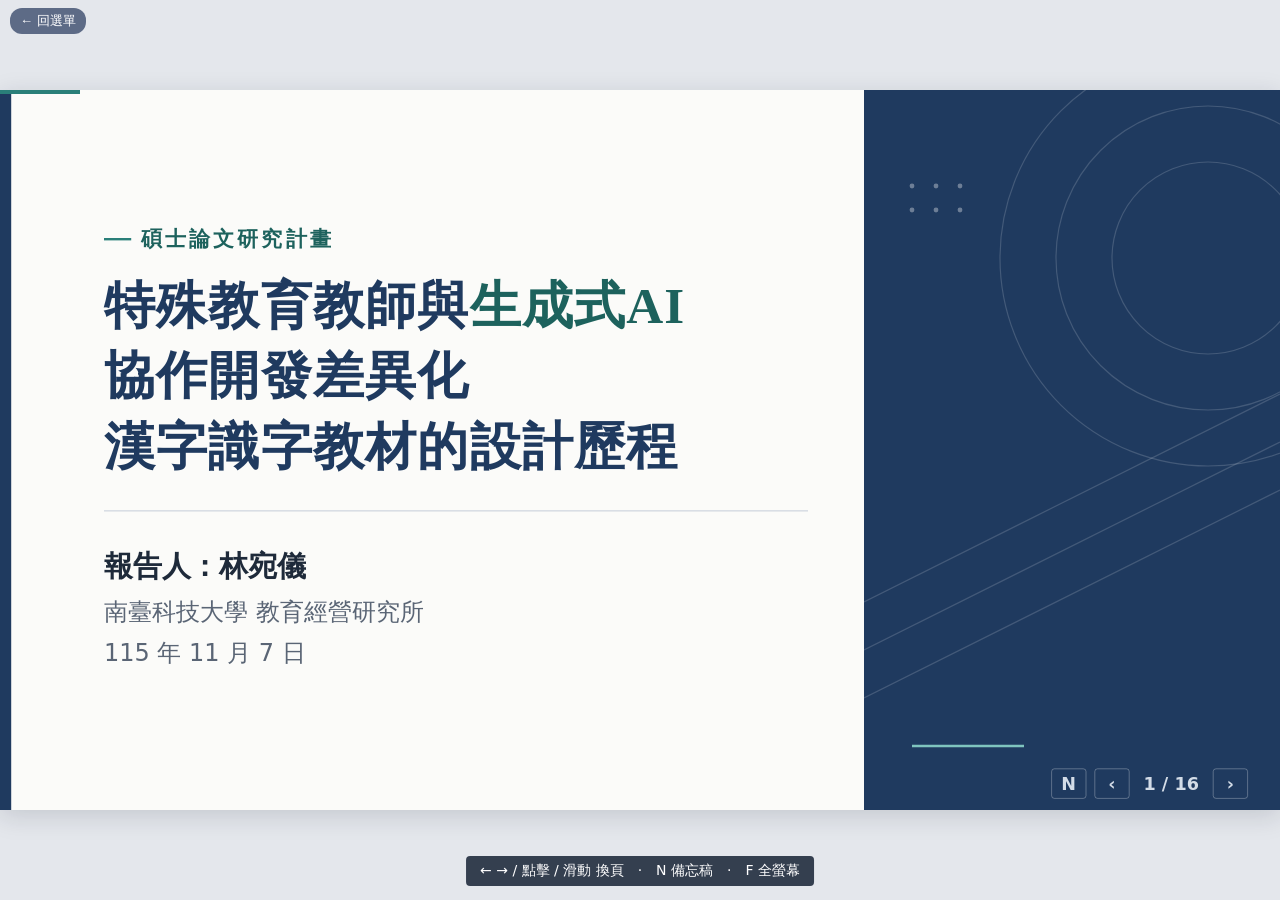
==== am/index.html @ af73b5b0 "Remove '第一級' from THCI label in citation" ====
<!DOCTYPE html>
<html lang="zh-Hant-TW">
<head>
<meta charset="utf-8">
<meta name="viewport" content="width=device-width,initial-scale=1,viewport-fit=cover">
<title>特殊教育教師與生成式AI協作開發差異化漢字識字教材的設計歷程</title>
<link rel="stylesheet" href="assets/style.css">
</head>
<body>
<svg width="0" height="0" style="position:absolute" aria-hidden="true">
  <marker id="ah" viewBox="0 0 10 10" refX="7" refY="5" markerWidth="5" markerHeight="5" orient="auto-start-reverse"><path d="M0 0 10 5 0 10Z" fill="#6B7A90"/></marker>
</svg>

<div id="stage"><div id="deck" role="region" aria-label="簡報">
<div class="progress"></div>

<!-- 1 封面 -->
<section class="slide cover">
  <div class="ctext">
    <div class="kicker">碩士論文研究計畫</div>
    <h1>特殊教育教師與<span class="pk">生成式AI</span><br>協作開發差異化<br>漢字識字教材的設計歷程</h1>
    <div class="meta"><b>報告人：林宛儀</b><br>南臺科技大學 教育經營研究所<br>115 年 11 月 7 日</div>
  </div>
  <div class="cover-art" aria-hidden="true">
    <svg viewBox="0 0 520 900" width="520" height="900">
      <g fill="none" stroke="rgba(255,255,255,.16)" stroke-width="1.5">
        <circle cx="430" cy="210" r="120"/><circle cx="430" cy="210" r="190"/><circle cx="430" cy="210" r="260"/>
        <path d="M0 640 L520 380"/><path d="M0 700 L520 440"/><path d="M0 760 L520 500"/>
      </g>
      <path d="M60 820 H200" stroke="#7FC4BE" stroke-width="3"/>
      <g fill="rgba(255,255,255,.35)"><circle cx="60" cy="120" r="3"/><circle cx="90" cy="120" r="3"/><circle cx="120" cy="120" r="3"/><circle cx="60" cy="150" r="3"/><circle cx="90" cy="150" r="3"/><circle cx="120" cy="150" r="3"/></g>
    </svg>
  </div>
  <aside class="notes"><p>各位老師、同學好，我是林宛儀。今天報告的題目是〈特殊教育教師與生成式 AI 協作開發差異化漢字識字教材的設計歷程〉。</p><p>這份研究的主角其實是「我自己」——一位資源班老師，如何用特教專業去引導 AI，一起做出學生用得上的教材。</p></aside>
</section>

<!-- 2 研究背景 -->
<section class="slide">
  <div class="kicker">研究背景</div>
  <h2>學生寫字卡在<span class="hl">部件</span>；老師自編教材<span class="hl">很花時間</span></h2>
  <div class="row grow" style="gap:40px">
    <div class="card pink" style="flex:1.15">
      <h3><span class="num pink">1</span>學生的書寫困難</h3>
      <ul class="clean" style="margin-bottom:10px">
        <li>錯別字、字體忽大忽小</li>
        <li>部件<b>位置與大小</b>配置不當</li>
        <li>部件錯誤</li>
        <li>常伴隨挫折、退縮，依賴老師提示</li>
      </ul>
      <div class="cite">（李瑩玓，2004）</div>
    </div>
    <div class="card sky" style="flex:1">
      <h3><span class="num sky">2</span>老師的負擔</h3>
      <ul class="clean sky">
        <li>資源班教材<b>以自編為主</b></li>
        <li>但編製耗時、資源與支持不足</li>
        <li>還要寫 IEP、心評報告</li>
      </ul>
      <div class="cite">（曾瓊瑩等人，2007）</div>
      <div style="margin-top:26px;font-size:34px;font-weight:800" class="sk">→ 時間＋設計的雙重負擔</div>
    </div>
  </div>
  
  <aside class="notes"><p>我在資源班任教約 15 年，常看到學生寫字時出現錯別字、字忽大忽小、部件位置與大小放錯，或直接寫錯部件（李瑩玓，2004）。這些困難常伴隨挫折與退縮。</p><p>另一方面，資源班老師的教材多半自己編，但編教材很花時間，又沒有足夠的資源；加上 IEP、心評報告等工作，自編教材就變成時間和設計上的雙重負擔（曾瓊瑩等人，2007）。</p></aside>
</section>

<!-- 3 為什麼用貼紙 -->
<section class="slide">
  <div class="kicker">設計理念</div>
  <h2>為什麼用<span class="hl">貼紙</span>，不用平板？</h2>
  <div class="row" style="align-items:center;gap:22px">
    <div class="card mint" style="flex:1;text-align:center">
      <div class="chip mint" style="font-size:28px">教師端・數位</div>
      <div style="font-size:36px;font-weight:800;margin:16px 0 8px">與生成式 AI 協作<br>做出網頁工具</div>
      <div class="small">批次列印部件貼紙＋學習單</div>
    </div>
    <div class="arrow" style="flex-direction:column;font-size:26px;color:var(--ink2)"><span style="font-size:56px;color:#9AA5B4">➜</span>列印</div>
    <div class="card pink" style="flex:1.35;text-align:center">
      <div class="chip pink" style="font-size:28px">學生端・實體操作</div>
      <div class="row" style="gap:8px;justify-content:center;margin-top:18px;align-items:center">
        <div class="box" style="font-size:30px;padding:16px 14px">部件<br>辨識</div><span class="arrow" style="font-size:36px">›</span>
        <div class="box" style="font-size:30px;padding:16px 14px">拼貼<br>組合</div><span class="arrow" style="font-size:36px">›</span>
        <div class="box" style="font-size:30px;padding:16px 14px">書寫<br>練習</div><span class="arrow" style="font-size:36px">›</span>
        <div class="box" style="font-size:30px;padding:16px 14px">語詞<br>應用</div>
      </div>
    </div>
  </div>
  <div class="row" style="margin-top:28px;gap:28px">
    <div class="card butter" style="flex:1;padding:20px 26px">
      <p style="margin:0;font-size:28px">起點：一年級自閉症學生 S1，<b>不想太早給他用平板</b><br><span class="small">參考「雄筆順」：教師可依學生需求自製數位工具（顏國雄，2017）</span></p>
    </div>
    <div class="card sky" style="flex:1;padding:20px 26px">
      <p style="margin:0;font-size:26px;line-height:1.45">Karolinska Institutet（2023）提醒數位工具可能削弱學習效果<br><span class="chip sky" style="font-size:20px;margin-top:6px">專家審查意見（提交瑞典教育部）・非實證研究</span></p>
    </div>
  </div>
  
  <div class="card" style="margin-top:28px;text-align:center;font-size:36px;font-weight:900;padding:20px">數位<span class="mt">留給老師</span>做教材，實體操作<span class="pk">留給學生</span></div>
  <aside class="notes"><p>這套教材最初是為一位一年級自閉症學生 S1 設計的。考量他年紀還小，我不希望太早讓他用平板，所以改用實體貼紙拼部件。構想時參考了顏國雄（2017）自製的「雄筆順」，讓我體會到老師也能依學生需求自己設計工具。</p><p>Karolinska Institutet（2023）對瑞典國家學校數位化策略提出聲明，提醒數位工具可能削弱學習效果。要特別說明：這是提交給瑞典教育部的專家審查意見，不是實證研究，我只把它當作一個提醒。</p><p>核心原則一句話：數位留給老師做教材，實體操作留給學生。</p></aside>
</section>

<!-- 4 動機與研究缺口 -->
<section class="slide">
  <div class="kicker">研究動機</div>
  <h2>動機與<span class="hl">研究缺口</span></h2>
  <div class="grid3 grow" style="align-items:start">
    <div class="card pink">
      <h3><span class="num pink">1</span>實務困境</h3>
      <ul class="clean"><li>市售教材難對應<b>個別化</b>需求</li><li>自製教材費時、有技術門檻</li></ul>
    </div>
    <div class="card butter">
      <h3><span class="num butter">2</span>關鍵發現</h3>
      <ul class="clean butter"><li>AI 輸出品質取決於<b>老師怎麼問、怎麼引導</b></li><li>「如何與 AI 對話」值得被記錄</li></ul>
    </div>
    <div class="card mint">
      <h3><span class="num mint">3</span>研究缺口</h3>
      <ul class="clean mint"><li>既有研究多談 AI 技術、應用類型與政策</li><li><b>以特教教師為主體</b>、記錄協作歷程者仍缺乏</li></ul>
      <div class="cite">Zhai et al., 2021；Huang et al., 2021；Chan, 2023</div>
    </div>
  </div>
  <div class="card" style="text-align:center;font-size:32px;font-weight:800;padding:18px;margin-top:24px">把「人引導機器」的歷程<span class="pk">顯性化</span>：不是被 AI 取代，而是以特教專業引領 AI</div>
  
  <aside class="notes"><p>動機有三層。第一是實務困境：市售教材對不到資源班學生高度個別化的需求，自己做又很花時間、有技術門檻。</p><p>第二是我在實作中的發現：同樣的需求，問法不同、修正指令不同，AI 給的結果就差很多，所以「怎麼跟 AI 對話」本身就是一種專業實踐。</p><p>第三是研究缺口：過去 AI 教育研究多聚焦技術與應用類型（Zhai et al., 2021；Huang et al., 2021），生成式 AI 普及後則多談機構政策（Chan, 2023）；以特教老師為主體、系統記錄協作歷程的研究仍相當缺乏。</p></aside>
</section>

<!-- 5 目的與待答問題 -->
<section class="slide">
  <div class="kicker">研究目的與待答問題</div>
  <h2>三個<span class="hl">待答問題</span></h2>
  <div style="display:flex;flex-direction:column;gap:28px">
    <div class="card pink row" style="align-items:center;gap:24px;padding:26px 30px">
      <span class="num pink" style="width:64px;height:64px;font-size:32px">一</span>
      <div><p style="margin:0;font-size:34px">特殊教育教師如何運用特教專業，引導生成式 AI 將學生的學習需求轉化為漢字部件拼貼教材？</p><span class="chip pink" style="font-size:20px;margin-top:6px">目的：探討引導歷程</span></div>
    </div>
    <div class="card butter row" style="align-items:center;gap:24px;padding:26px 30px">
      <span class="num butter" style="width:64px;height:64px;font-size:32px">二</span>
      <div><p style="margin:0;font-size:34px">在人機協作過程中，教師如何處理 AI 之回應並提出修正指令？其決策依據為何？</p><span class="chip butter" style="font-size:20px;margin-top:6px">目的：分析回應處理與決策依據</span></div>
    </div>
    <div class="card mint row" style="align-items:center;gap:24px;padding:26px 30px">
      <span class="num mint" style="width:64px;height:64px;font-size:32px">三</span>
      <div><p style="margin:0;font-size:34px">教師的特教專業在 AI 協作開發自編教材中發揮哪些關鍵作用？可歸納出何種實踐模式？</p><span class="chip mint" style="font-size:20px;margin-top:6px">目的：歸納關鍵作用與實踐模式</span></div>
    </div>
  </div>
  
  <aside class="notes"><p>研究目的有三：一、探討特殊教育教師運用特教專業引導生成式 AI 開發漢字部件拼貼教材之歷程；二、分析教師在人機協作過程中 AI 回應與提出修正指令之方式及其決策依據；三、歸納教師特教專業在 AI 協作開發自編教材中所發揮之關鍵作用，以提供特教教師參考之實踐模式。</p><p>對應的三個待答問題如投影片所示（原文照錄）。簡單說：第一題看「怎麼引導」，第二題看「怎麼處理 AI 的回應」，第三題看「特教專業的關鍵作用」。</p></aside>
</section>

<!-- 6 名詞釋義 -->
<section class="slide">
  <div class="kicker">名詞釋義</div>
  <h2>四個<span class="hl">關鍵名詞</span></h2>
  <div class="grid2 grow">
    <div class="card pink">
      <h3><span class="chip pink" style="font-size:30px">生成式 AI</span></h3>
      <p style="margin:0;font-size:29px">依自然語言提示<b>自動產生內容</b>；輸出仍需專業的人判斷</p>
      <p class="small" style="margin:8px 0 0">本研究：Gemini、Claude、ChatGPT（UNESCO, 2023/2025）</p>
    </div>
    <div class="card butter">
      <h3><span class="chip butter" style="font-size:30px">人機協作</span></h3>
      <p style="margin:0;font-size:29px">機器依人的輸入操作，人再<b>依結果調整</b></p>
      <p class="small" style="margin:8px 0 0">本研究：多輪對話、檢視輸出、下修正指令（Costa et al., 2022，引自丁玉珍，2024）</p>
    </div>
    <div class="card mint">
      <h3><span class="chip mint" style="font-size:30px">漢字部件</span></h3>
      <p style="margin:0;font-size:29px">由筆畫組成、能<b>組配漢字</b>的構字單位；分成字／非字部件</p>
      <p class="small" style="margin:8px 0 0">本研究：拆解生字作為拼貼素材（莊德明、鄧賢瑛，2009）</p>
    </div>
    <div class="card sky">
      <h3><span class="chip sky" style="font-size:30px">自編教材</span></h3>
      <p style="margin:0;font-size:29px">教師依課程需求「<b>編</b>」或「<b>寫</b>」的教材</p>
      <p class="small" style="margin:8px 0 0">本研究：與 AI 協作產出的部件貼紙＋學習單（陳伯璋等人，2016）</p>
    </div>
  </div>
  
  <aside class="notes"><p>生成式 AI：依使用者提示自動產生文本、圖像、程式碼等內容，但它不真正理解世界，輸出需要專業的人來評估（UNESCO, 2023/2025）。本研究指 Gemini、Claude、ChatGPT。</p><p>人機協作：機器依人的輸入操作，人再依機器的結果調整（Costa et al., 2022，引自丁玉珍，2024）。本研究指我透過多輪對話提出需求、檢視輸出、下修正指令。</p><p>漢字部件：由筆畫組成、具組配漢字功能的構字單位，分成字部件與非字部件（莊德明、鄧賢瑛，2009）。</p><p>自編教材：「編」是組織現成材料，「寫」是自行撰寫（陳伯璋等人，2016）。本研究指與 AI 協作開發、依單元與人數批次產出的部件貼紙與學習單。</p></aside>
</section>

<!-- 6b 為什麼選行動研究 -->
<section class="slide">
  <div class="kicker">研究方法</div>
  <h2>為什麼選<span class="hl">行動研究</span>？</h2>
  <div class="grid2 grow">
    <div style="padding:30px 34px" class="card pink">
      <h3 style="font-size:36px;margin-bottom:18px"><span class="num pink">1</span>問題源自自身教學現場</h3>
      <p style="margin:0;font-size:33px;line-height:1.55">學生書寫常缺漏筆畫、部件誤用；市售教材難對應，自編受限於時間與技術</p>
    </div>
    <div style="padding:30px 34px" class="card butter">
      <h3 style="font-size:36px;margin-bottom:18px"><span class="num butter">2</span>研究對象是研究者本人</h3>
      <p style="margin:0;font-size:33px;line-height:1.55">探討的是<b>設計歷程</b>，不是學生學習成效；引導與判斷為教師內在的專業思考</p>
    </div>
    <div style="padding:30px 34px" class="card mint">
      <h3 style="font-size:36px;margin-bottom:18px"><span class="num mint">3</span>開發本身就是反覆循環</h3>
      <p style="margin:0;font-size:33px;line-height:1.55">三個 AI 階段＋兩次試用，每次修改都依前次試用或測試調整，並留有 GitHub 紀錄</p>
    </div>
    <div style="padding:30px 34px" class="card sky">
      <h3 style="font-size:36px;margin-bottom:18px"><span class="num sky">4</span>實驗、調查研究不適合</h3>
      <p style="margin:0;font-size:33px;line-height:1.55">教材持續變動，無法作固定處理；調查難以呈現<b>單一教師每一回合</b>的判斷</p>
    </div>
  </div>
  <aside class="notes"><p>選擇行動研究的理由有四。第一，研究問題源自自身的教學現場：部分學生能認讀國字，書寫時卻常缺漏筆畫或部件誤用；市售教材難以對應學生高度異質的需求，自編教材又受限於時間與技術門檻。這個困境由我在自身情境中發現，也須由我在自身情境中嘗試解決。</p><p>第二，研究對象是我本人的設計歷程，而非學生的學習成效。我如何引導 Gemini、Claude 與 ChatGPT，如何處理 AI 的回應並作出決策，屬於教師內在的專業思考，只有以自身為研究對象，並以當下紀錄與事後反思相互對照，才能呈現。</p><p>第三，教材的開發本身就是反覆循環：自 115 年 4 月起歷經三個開發階段，加上 5/8 低年級試用與 9 月起的中年級試用逐步修正，每次修改都留有 GitHub 版本紀錄，也都是依前一次試用或測試的結果調整，與「計畫、行動、觀察、反思」的循環相互對應。</p><p>第四，實驗研究需控制變項、比較處理效果，但本研究不以學習成效為範圍，教材也持續變動，無法作為固定的實驗處理；調查研究適合蒐集多數人的意見，難以呈現單一教師在每一回合協作中的引導與判斷。</p></aside>
</section>

<!-- 7 行動研究小循環 -->
<section class="slide">
  <div class="kicker">研究方法</div>
  <h2>行動研究：每一回合都是<span class="hl">一個小循環</span></h2>
  <div class="row grow" style="gap:30px;align-items:center">
    <div style="position:relative;width:760px;height:640px;flex:none;margin-top:-20px">
      <svg width="760" height="640" viewBox="0 0 760 640" style="position:absolute;inset:0">
        <circle cx="380" cy="320" r="235" fill="none" stroke="#D5DBE3" stroke-width="4" stroke-dasharray="4 14" stroke-linecap="round"/>
        <g fill="none" stroke="#7D8BA0" stroke-width="7" stroke-linecap="round" marker-end="url(#ah)">
          <path d="M514.8 127.5A235 235 0 0 1 572.5 185.2"/>
          <path d="M572.5 454.8A235 235 0 0 1 514.8 512.5"/>
          <path d="M245.2 512.5A235 235 0 0 1 187.5 454.8"/>
          <path d="M187.5 185.2A235 235 0 0 1 245.2 127.5"/>
        </g>
      </svg>
      <div class="box" style="position:absolute;left:255px;top:30px;width:250px;border-color:var(--pink);background:var(--pink-l)">1. 計畫<small>形成給 AI 的需求<br>或修正指令</small></div>
      <div class="box" style="position:absolute;left:490px;top:265px;width:250px;border-color:var(--sky);background:var(--sky-l)">2. 行動<small>AI 產出或修改程式<br>上傳至 GitHub</small></div>
      <div class="box" style="position:absolute;left:255px;top:500px;width:250px;border-color:var(--mint);background:var(--mint-l)">3. 觀察<small>列印並讓學生試用<br>記錄操作與誤差</small></div>
      <div class="box" style="position:absolute;left:20px;top:265px;width:250px;border-color:var(--butter);background:var(--butter-l)">4. 反思<small>判斷採用、修正<br>或捨棄 AI 的回應</small></div>
      <div style="position:absolute;left:290px;top:262px;width:180px;text-align:center">
        <div style="font-size:40px;line-height:1;color:var(--mint-d);margin-bottom:6px">↻</div>
        <div style="font-size:26px;font-weight:800;line-height:1.35">成為下一回合<br>計畫的依據</div>
      </div>
    </div>
    <div style="flex:1;display:flex;flex-direction:column;gap:22px">
      <div class="card"><p style="margin:0;font-size:29px"><b>計畫→行動→觀察→反思</b></p><p class="cite" style="margin:6px 0 0">自我反思的螺旋（Kemmis 等人，2014）</p></div>
      <div class="card pink"><p style="margin:0;font-size:29px">不是「一大輪」，<br>而是發生在<b>每一回合</b>的協作裡</p></div>
      <div class="card mint"><p style="margin:0;font-size:29px">Gemini・Claude・ChatGPT<br>三階段＝<b>小循環的累積</b></p><p class="small" style="margin:8px 0 0">例：5/8 試用未達預期 → 轉給中年級<br>9/22–9/25 試作缺件補字 → 還原 9/14 版</p></div>
    </div>
  </div>
  
  <aside class="notes"><p>Kemmis 等人（2014）把行動研究描述為自我反思的螺旋：計畫、行動並觀察、反思，再重新計畫，如此循環；實際歷程也很少那麼整齊，各階段常相互重疊。</p><p>在本研究中，循環不是一大輪，而是發生在每一回合的協作裡（圖 3-1）：計畫——依學生需求、材料規格或前次試用結果，形成給 AI 的需求或修正指令；行動——AI 產出或修改程式，我再上傳到 GitHub；觀察——實際列印貼紙與學習單、讓學生試用，記錄操作情形、誤差或錯誤；反思——判斷要採用、修正或捨棄 AI 的回應，這個判斷又成為下一回合計畫的依據。</p><p>三個開發階段就是這些小循環累積而成。例如 5/8 低年級試用未達預期，我反思學生當下的操作能力後轉給中年級；9/22 到 9/25 試作缺件補字後，判斷介面過於複雜，還原為 9/14 的版本並停止擴充功能。</p></aside>
</section>

<!-- 8 研究架構 -->
<section class="slide">
  <div class="kicker">研究架構</div>
  <h2>四類引導 × <span class="hl">採用／修正／捨棄</span></h2>
  <div style="position:relative;flex:1">
    <div class="row" style="gap:0;align-items:center;margin-top:30px">
      <div class="box" style="width:190px;border-color:var(--pink);background:var(--pink-l)">學生的<br>學習需求</div>
      <div class="arrow" style="width:46px">➜</div>
      <div class="card" style="width:420px;padding:18px 20px;border-color:#C9D1DC">
        <div style="text-align:center;font-size:28px;font-weight:800;margin-bottom:12px">教師（特教專業）<br><span style="font-size:22px;color:var(--ink2);font-weight:600">提供四類引導</span></div>
        <div class="grid2" style="gap:10px">
          <span class="chip pink" style="font-size:26px;padding:8px">教學需求</span>
          <span class="chip butter" style="font-size:26px;padding:8px">實體材料規格</span>
          <span class="chip mint" style="font-size:26px;padding:8px">實際操作回饋</span>
          <span class="chip sky" style="font-size:26px;padding:8px">技術操作諮詢</span>
        </div>
      </div>
      <div class="arrow" style="width:46px">➜</div>
      <div class="box" style="width:196px;border-color:var(--sky);background:var(--sky-l)">AI<br>產出／修改<br>程式</div>
      <div class="arrow" style="width:46px">➜</div>
      <div class="box" style="width:196px;border-color:var(--mint);background:var(--mint-l)">列印・<br>學生試用</div>
      <div class="arrow" style="width:46px">➜</div>
      <div class="box" style="width:220px;border-color:var(--butter);background:var(--butter-l)">教師判斷<small style="font-size:24px;font-weight:700;color:var(--ink)">採用<br>修正<br>捨棄</small></div>
    </div>
    <svg width="1408" height="120" viewBox="0 0 1408 120" style="position:absolute;left:0;top:300px">
      <path d="M1298 8 V60 Q1298 84 1274 84 H470 Q446 84 446 60 V14" fill="none" stroke="#7D8BA0" stroke-width="7" stroke-dasharray="2 14" stroke-linecap="round" marker-end="url(#ah)"/>
    </svg>
    <div style="position:absolute;left:640px;top:362px;font-size:26px;font-weight:800;color:var(--ink2);background:var(--cream);padding:0 14px">回饋循環：判斷成為下一回合提問的依據</div>
    <div class="row" style="position:absolute;left:0;right:0;bottom:6px;gap:22px">
      <div class="card pink" style="flex:1;padding:16px 22px"><p style="margin:0;font-size:26px"><b class="pk">問題一</b>　需求 → 引導<br><span class="small">圖中由左至中的路徑</span></p></div>
      <div class="card butter" style="flex:1;padding:16px 22px"><p style="margin:0;font-size:26px"><b class="bt">問題二</b>　處理回應、修正指令<br><span class="small">圖中的回饋循環</span></p></div>
      <div class="card mint" style="flex:1;padding:16px 22px"><p style="margin:0;font-size:26px"><b class="mt">問題三</b>　特教專業的關鍵作用<br><span class="small">跨越整個架構</span></p></div>
    </div>
  </div>
  
  <aside class="notes"><p>研究架構從學生的學習需求出發。我以特教專業為核心，提供 AI 四類資訊：教學需求、實體材料規格、實際操作回饋、技術操作諮詢。</p><p>AI 產出或修改程式後，我實際列印、讓學生試用，再判斷採用、修正或捨棄；這個判斷又回到下一回合的提問。</p><p>三個待答問題的對應：問題一是由左到中的路徑；問題二是下方的回饋循環；問題三跨越整個架構。</p></aside>
</section>

<!-- 9 場域與試用 -->
<section class="slide">
  <div class="kicker">研究場域與試用</div>
  <h2>從低年級<span class="hl">轉到</span>中年級</h2>
  <p class="small" style="margin:-16px 0 18px">臺南市東區某國小資源班｜研究對象是研究者本人；學生操作只用來說明教材修正的原因</p>
  <div class="row grow" style="gap:20px;align-items:stretch">
    <div class="card pink" style="flex:1">
      <h3><span class="chip pink" style="font-size:28px">5/8 低年級試用</span></h3>
      <p style="margin:0 0 16px;font-size:31px">S1＋另 4 名低年級，共 5 人<br><span class="small">Gemini 階段版本・一課生字</span></p>
      <p style="margin:0 0 10px;font-size:31px;font-weight:800" class="pk">結果未達預期：</p>
      <ul class="clean" style="margin:0">
        <li style="font-size:31px;margin-bottom:16px">精細動作未成熟，撕貼很慢</li>
        <li style="font-size:31px;margin-bottom:16px">S1 反覆撕貼反而易有挫折情緒，也未解決書寫輸出困難</li>
        <li style="font-size:31px;margin-bottom:0">學習單沒有合適的黏貼框</li>
      </ul>
    </div>
    <div class="arrow" style="flex-direction:column;width:110px;font-size:22px;color:var(--ink2);text-align:center"><span style="font-size:60px;color:#9AA5B4">➜</span>轉給能力<br>較佳的<br>四年級</div>
    <div class="card mint" style="flex:1">
      <h3><span class="chip mint" style="font-size:28px">中年級試用（主要情境）</span></h3>
      <p style="margin:0 0 16px;font-size:31px">S2–S5，四名四年級<br><span class="small">115 年 9–12 月・每週四操作貼紙</span></p>
      <ul class="clean mint" style="margin:0">
        <li style="font-size:31px;margin-bottom:16px">精細動作較成熟，能專心在「辨識部件、組成國字」</li>
        <li style="font-size:31px;margin-bottom:16px">四人特質差異大 → <b>需要差異化</b></li>
        <li style="font-size:31px;margin-bottom:0">試用進度：預計進行至第 12 課</li>
      </ul>
    </div>
  </div>
  
  <aside class="notes"><p>場域是臺南市東區某國小資源班，我是資源班導師，目前教二年級與四年級。要強調：研究對象是我本人，學生的操作只用來說明教材為什麼修正，不評估學習成效。</p><p>5 月 8 日，我用 Gemini 階段的版本印了一課生字，給 S1 和另外四位低年級學生試用，結果不如預期：精細動作還不成熟、撕貼很慢；S1 在反覆撕貼的過程中反而容易出現挫折情緒，也沒有解決他國字書寫輸出的困難；學習單也沒有依貼紙尺寸設計黏貼框。</p><p>這讓我體會到：教材合不合適，也取決於學生當下有沒有能力操作它。所以轉給同樣有國字輸出困難、但能力較佳的四年級 S2 到 S5。四人特質差異很大，這也是後來加入差異化設計的背景。中年級試用預計進行至第 12 課。</p></aside>
</section>

<!-- 10 三階段 -->
<section class="slide">
  <div class="kicker">教材開發歷程</div>
  <h2>開發<span class="hl">三階段</span></h2>
  <div style="position:relative;flex:1">
    <div class="tl-line" style="top:46px"></div>
    <div class="grid3" style="position:relative;gap:34px">
      <div>
        <div class="center"><span class="num pink" style="width:92px;height:92px;font-size:24px;border:6px solid var(--cream)">4–5月</span></div>
        <div class="card pink" style="margin-top:14px">
          <h3 style="justify-content:space-between">Gemini <span class="chip pink">付費版</span></h3>
          <div style="font-size:52px;font-weight:900;line-height:1.1" class="pk">27 <span style="font-size:28px">回合</span></div>
          <p class="small" style="margin:2px 0 12px">4 月至 5 月上旬</p>
          <ul class="clean" style="margin:0"><li style="font-size:27px;margin-bottom:6px">構想、初版開發</li><li style="font-size:27px;margin-bottom:6px">雙層貼紙設計</li><li style="font-size:27px;margin-bottom:0">列印校正</li></ul>
        </div>
      </div>
      <div>
        <div class="center"><span class="num sky" style="width:92px;height:92px;font-size:24px;border:6px solid var(--cream)">5–8月</span></div>
        <div class="card sky" style="margin-top:14px">
          <h3 style="justify-content:space-between">Claude <span class="chip sky">免費版</span></h3>
          <div style="font-size:52px;font-weight:900;line-height:1.1" class="sk">8 <span style="font-size:28px">回合</span></div>
          <p class="small" style="margin:2px 0 12px">5/12 至 8 月下旬</p>
          <ul class="clean sky" style="margin:0"><li style="font-size:27px;margin-bottom:6px">列印穩定化</li><li style="font-size:27px;margin-bottom:6px">多人份列印</li><li style="font-size:27px;margin-bottom:0">分組學習單（低組／高組）</li></ul>
        </div>
      </div>
      <div>
        <div class="center"><span class="num mint" style="width:92px;height:92px;font-size:24px;border:6px solid var(--cream)">8–9月</span></div>
        <div class="card mint" style="margin-top:14px">
          <h3 style="justify-content:space-between">ChatGPT <span class="chip mint" style="font-size:20px">學校共用帳號</span></h3>
          <div style="font-size:52px;font-weight:900;line-height:1.1" class="mt">31 <span style="font-size:28px">次修改</span></div>
          <p class="small" style="margin:2px 0 12px">8/28 至 9/14</p>
          <ul class="clean mint" style="margin:0"><li style="font-size:27px;margin-bottom:6px">貼紙規格調整</li><li style="font-size:27px;margin-bottom:6px">多人分行、隨機排列</li><li style="font-size:27px;margin-bottom:0">學習單反覆修改</li></ul>
        </div>
      </div>
    </div>
    <div class="row" style="position:absolute;left:0;right:0;bottom:0;justify-content:center;gap:16px;font-size:28px;font-weight:800;color:var(--ink2)">
      <span>重點轉移：</span><span class="pk">印得準</span><span>→</span><span class="sk">教學好用</span><span>→</span><span class="mt">多課次、多學生使用</span>
    </div>
  </div>
  
  <aside class="notes"><p>Gemini 階段共 27 回合（4 月至 5 月上旬）：從構想開始，我選定實體貼紙後提出雙層設計，花最多時間在列印對位。這階段出現轉折——初期 AI 提方案，後來改由我提規格，AI 變成執行者。引導類型統計：教學 8、材料 3、測試 11、諮詢 5。</p><p>Claude 階段 8 回合（5/12 至 8 月下旬）：先處理列印跑位，再加入多人份列印；AI 提議三層次學習單，我依學生改成低組、高組兩種模式。</p><p>ChatGPT 階段（學校教師共用帳號）8/28 至 9/14 共 31 次修改；9/22 的缺件補字版本歸入收斂階段：重點變成多課次、多學生使用；學習單在 9/1 到 9/14 間修改 15 次，並加入隨機排列、語詞學習三層次。這階段對話大多無法找回，以 GitHub 版本紀錄重建。</p></aside>
</section>

<!-- 11 收斂 -->
<section class="slide">
  <div class="kicker">開發收斂</div>
  <h2>9/22 後<span class="hl">停止擴充功能</span></h2>
  <div style="position:relative;height:320px;margin-top:14px">
    <div class="tl-line" style="top:44px"></div>
    <div class="grid4" style="grid-template-columns:repeat(5,1fr);gap:16px;position:relative">
      <div style="text-align:center"><span class="num mint" style="width:92px;height:92px;font-size:26px;border:6px solid var(--cream)">9/14</span><p style="margin:8px 0 0;font-size:29px;line-height:1.4"><b>ChatGPT 版</b><br>主要功能架構確立<br><span class="small">9535e22</span></p></div>
      <div style="text-align:center"><span class="num" style="width:92px;height:92px;font-size:26px;border:6px solid var(--cream);background:#E6E9EE">9/22</span><p style="margin:8px 0 0;font-size:29px;line-height:1.4">ChatGPT Pro<br>試作「缺件補字」<br><span class="small">8e6bfd7</span></p></div>
      <div style="text-align:center"><span class="num" style="width:92px;height:92px;font-size:26px;border:6px solid var(--cream);background:#E6E9EE">9/23</span><p style="margin:8px 0 0;font-size:29px;line-height:1.4">上傳 Claude 版<br>介面過於複雜<br><span class="small">2a57ee6</span></p></div>
      <div style="text-align:center"><span class="num butter" style="width:92px;height:92px;font-size:26px;border:6px solid var(--cream)">9/25</span><p style="margin:8px 0 0;font-size:29px;line-height:1.4">還原為<br>9/14 版本<br><span class="small">99f4242</span></p></div>
      <div style="text-align:center"><span class="num sky" style="width:92px;height:92px;font-size:26px;border:6px solid var(--cream)">9/28</span><p style="margin:8px 0 0;font-size:29px;line-height:1.4"><b>ChatGPT Pro</b><br>版面修正・定版<br><span class="small">9943494</span></p></div>
    </div>
  </div>
  <div class="card butter formula" style="justify-content:center;padding:30px;margin-top:10px">
    <span>最終版</span><span>＝</span>
    <span class="box" style="border-color:var(--mint);background:var(--mint-l)">9/14 版</span><span>＋</span>
    <span class="box" style="border-color:var(--sky);background:var(--sky-l)">9/28 版面修正</span>
    <span style="font-size:26px;font-weight:700;color:var(--ink2)">（不含缺件補字）</span>
  </div>
  <div class="card" style="margin-top:28px;padding:24px 30px"><p style="margin:0;font-size:32px"><b>為什麼停？</b>功能越加越多、按鈕越來越多 → 對<b>初次使用的老師</b>是負擔</p></div>
  
  <aside class="notes"><p>9 月 22 日之後，我決定不再擴充功能。9/22 用個人 Pro 版帳號與 ChatGPT 試作缺件補字（8e6bfd7）；9/23 上傳 Claude 在缺件補字討論中產出的版本（2a57ee6），但它以 8 月的程式為基礎，ChatGPT 階段加的功能暫時消失，介面也太複雜。</p><p>9/25 我把程式還原為 9/14 的原本程式碼（99f4242），內容與 9/14 版（9535e22）完全相同。9/28 回到 9/14 版的程式碼，與 ChatGPT（個人 Pro 版帳號）協作加入一項版面修正（9943494）：原本網頁在 100% 縮放下，下方的列印與儲存圖片按鈕無法顯示，修正後展開列印輸出區即可向下捲動到底部按鈕。</p><p>所以最終版＝9/14 學校共用帳號 ChatGPT 協作的版本（9535e22）＋9/28 版面修正，不含缺件補字。停的理由：我是設計者所以不覺得難，但對第一次用的老師，按鈕太多會是負擔；缺件補字也可以另做成獨立教材。</p></aside>
</section>

<!-- 12 研究者角色與信實度 -->
<section class="slide">
  <div class="kicker">研究者角色與信實度</div>
  <h2>5種角色・3種偏誤・<span class="hl">2位諍友</span></h2>
  <div class="row" style="gap:12px;margin-bottom:22px;flex-wrap:nowrap">
    <span class="chip pink" style="font-size:27px;padding:10px 20px;flex:1">需求提出者</span>
    <span class="chip butter" style="font-size:27px;padding:10px 20px;flex:1">規格提供者</span>
    <span class="chip mint" style="font-size:27px;padding:10px 20px;flex:1">驗證者</span>
    <span class="chip sky" style="font-size:27px;padding:10px 20px;flex:1">教學實踐者</span>
    <span class="chip pink" style="font-size:27px;padding:10px 20px;flex:1">取捨決策者</span>
  </div>
  <div class="row" style="gap:24px">
    <div class="card" style="flex:1.55;padding:20px 26px">
      <h3 style="font-size:32px;margin-bottom:22px">可能偏誤 → 因應</h3>
      <div style="display:grid;grid-template-columns:auto auto 1fr;gap:26px 14px;align-items:center;font-size:30px;line-height:1.4">
        <b>事後回顧</b><span class="arrow" style="font-size:30px">→</span><span>以當下紀錄為主；無對照者標示「研究者回溯補述」</span>
        <b>凸顯教師作用</b><span class="arrow" style="font-size:30px">→</span><span>同時記錄 AI 主動提出且被採用的建議</span>
        <b>熟悉自己的工具</b><span class="arrow" style="font-size:30px">→</span><span>以初次使用教師的角度檢視介面</span>
      </div>
    </div>
    <div class="card mint" style="flex:1;padding:20px 26px">
      <h3 style="font-size:32px;margin-bottom:22px">諍友檢核（甲、乙）</h3>
      <p style="margin:0 0 22px;font-size:29px;line-height:1.5"><b>甲・教學搭檔</b>（特教 20 年以上）<br><span class="small">學生需求判斷、解釋差異化</span></p>
      <p style="margin:0;font-size:29px;line-height:1.5"><b>乙・研究所同儕</b>（有碩論經驗）<br><span class="small">方法嚴謹性、抽檢編碼</span></p>
    </div>
  </div>
  
  <div class="card butter" style="margin-top:24px;text-align:center;font-size:30px;font-weight:800;padding:18px">另以<span class="mt">資料三角檢證</span>、<span class="pk">區分當下紀錄與事後詮釋</span>提升信實度</div>
  <aside class="notes"><p>在協作中，我同時是需求提出者、規格提供者、驗證者、教學實踐者和取捨決策者，五個角色在每一回合交錯出現。</p><p>身兼設計者、實踐者、研究者，我意識到三種可能偏誤：一、事後回顧——以 AI 對話、GitHub、觀察紀錄等當下紀錄為主，沒有當下紀錄可對照的就標示「研究者回溯補述」；二、凸顯教師作用——同時記錄 AI 主動提出且被採用的建議，例如 Gemini 指出白底貼紙會遮住筆畫；三、熟悉自己的工具——用初次使用教師的角度檢視介面。</p><p>信實度採兩項作法：資料三角檢證，以及區分當下紀錄與事後詮釋。另外邀請兩位未參與開發的諍友，以「諍友檢核表：教材開發歷程之分析與詮釋」檢視分析與詮釋的合理性，作為三角檢證的依據：甲是我的教學搭檔，特教 20 年以上，看學生需求判斷與差異化設計的詮釋；乙是研究所同儕，看研究方法的嚴謹性，以及人機協作互動歷程的分類與詮釋。檢核表分四部分：引導類型分類檢核、詮釋合理性檢核、整體意見、研究者回應紀錄。</p></aside>
</section>

<!-- 13 資料與分析 -->
<section class="slide">
  <div class="kicker">資料蒐集與分析</div>
  <h2>4類資料・<span class="hl">3層分析</span>對應3個問題</h2>
  <div class="row grow" style="gap:30px">
    <div style="flex:1.2;display:grid;grid-template-columns:1fr 1fr;gap:20px;align-content:start">
      <div class="card sky" style="padding:22px 20px"><b style="font-size:29px;white-space:nowrap">AI 對話紀錄</b><p class="small" style="margin:6px 0 0;font-size:26px">Gemini／Claude<br>／ChatGPT</p></div>
      <div class="card sky" style="padding:22px 20px"><b style="font-size:29px;white-space:nowrap">GitHub 版本紀錄</b><p class="small" style="margin:6px 0 0;font-size:26px">共 42 次修改</p></div>
      <div class="card sky" style="padding:22px 20px"><b style="font-size:29px;white-space:nowrap">教學觀察紀錄</b><p class="small" style="margin:6px 0 0;font-size:26px">5/8；9–12 月</p></div>
      <div class="card butter" style="padding:22px 20px"><b style="font-size:29px;white-space:nowrap">研究者省思札記</b><p class="small" style="margin:6px 0 0;font-size:26px">事後回顧<br>輔助詮釋</p></div>
      <p class="small" style="grid-column:1/3;margin:6px 0 0;font-size:26px">前三類＝<b class="sk">當下紀錄</b>；札記＝<b class="bt">事後回顧</b><br>分析單位：Gemini、Claude 以「回合」；ChatGPT 以「一次修改」<br>另有<b>諍友檢核表</b>（甲、乙）</p>
    </div>
    <div style="flex:1.4;display:flex;flex-direction:column;gap:22px">
      <div class="card pink row" style="align-items:center;gap:18px;padding:24px 24px">
        <span class="chip pink" style="font-size:24px;flex:none">問題一</span>
        <div><b style="font-size:31px">第一層：引導類型編碼</b><p class="small" style="margin:4px 0 0;font-size:26px">教學／材料／測試／諮詢，計次只呈現分布</p></div>
      </div>
      <div class="card butter row" style="align-items:center;gap:18px;padding:24px 24px">
        <span class="chip butter" style="font-size:24px;flex:none">問題二</span>
        <div><b style="font-size:31px">第二層：處理方式＋決策依據</b><p class="small" style="margin:4px 0 0;font-size:26px">直接採用／修正後採用／未採用／<br>開發後未使用或移除</p></div>
      </div>
      <div class="card mint row" style="align-items:center;gap:18px;padding:24px 24px">
        <span class="chip mint" style="font-size:24px;flex:none">問題三</span>
        <div><b style="font-size:31px">第三層：跨階段主題歸納</b><p class="small" style="margin:4px 0 0;font-size:26px">比較三階段 → 關鍵作用與實踐模式</p></div>
      </div>
      <p class="cite" style="margin:0">分析步驟參照林金定等人（2005）</p>
    </div>
  </div>
  
  <aside class="notes"><p>資料有四類：AI 對話紀錄、GitHub 版本紀錄（共 42 次修改，含建立儲存庫與 README 各一次）、教學觀察紀錄，這三類是當下紀錄；研究者省思札記是事後回顧，只作輔助詮釋。資料蒐集工具另外還有諍友檢核表（甲、乙）。AI 對話紀錄中，Gemini 27 回合；Claude 5 到 8 月 8 回合，9/22 到 9/25 另有討論缺件補字的 5 回合；ChatGPT 學校共用帳號的大段對話已無法讀取，以 GitHub 重建，9/14 後個人 Pro 版的對話完整留存，共 6 回合。另有其他教學網站的 GitHub 執行紀錄作為輔助資料，用來佐證工具轉換原因。</p><p>分析分三層：第一層把每一回合編成四種引導類型，回答問題一，計次只呈現分布、不做推論統計；第二層分析處理方式與決策依據（學生學習特質、實體材料條件、備課流程、其他使用者的操作負擔），回答問題二；第三層跨階段比較與主題歸納，回答問題三。分析步驟參照林金定等人（2005）。</p></aside>
</section>

<!-- 14 文獻分享 -->
<section class="slide">
  <div class="kicker">文獻分享</div>
  <h2>生成式AI輔助快速設計之<span class="hl">後設認知歷程</span></h2>
  <p class="small" style="margin:-18px 0 20px;padding-right:110px">陳璽任、陳語晨、林雅丰、楊佳翰（2025）。生成式AI輔助快速設計之後設認知歷程探討。<b style="font-style:normal">設計學報，30</b>(4)，45-64。<span class="chip butter" style="font-size:18px;padding:2px 12px">THCI</span></p>
  <div class="grid3 grow">
    <div class="card sky" style="padding:22px 24px">
      <h3><span class="chip sky" style="font-size:28px">方法</span></h3>
      <ul class="clean sky" style="margin:0"><li style="font-size:30px;margin-bottom:20px">質性個案研究</li><li style="font-size:30px;margin-bottom:20px">4 位工業設計碩士生</li><li style="font-size:30px;margin-bottom:20px">回溯式訪談；以設計階段＋後設認知編碼</li></ul>
    </div>
    <div class="card pink" style="padding:22px 24px">
      <h3><span class="chip pink" style="font-size:28px">發現</span></h3>
      <ul class="clean" style="margin:0"><li style="font-size:30px;margin-bottom:20px">AI 多用於探索、設計的<b>「發散」</b>任務</li><li style="font-size:30px;margin-bottom:20px">需專業判斷時，人保有較高自主性</li><li style="font-size:30px;margin-bottom:20px">形成<b>「高頻迭代」</b>，驅動設計、創造反思</li></ul>
    </div>
    <div class="card mint" style="padding:22px 24px">
      <h3><span class="chip mint" style="font-size:28px">對本研究的啟示</span></h3>
      <ul class="clean mint" style="margin:0"><li style="font-size:30px;margin-bottom:20px">需求→產出→試用→修正 ≈ 高頻迭代</li><li style="font-size:30px;margin-bottom:20px">專業判斷由人主導 ↔ 特教教師把關</li><li style="font-size:30px;margin-bottom:20px">參考編碼架構；<b>完整記錄 AI 版本</b></li></ul>
    </div>
  </div>
  
  <aside class="notes"><p>我選的文獻是陳璽任等人（2025），刊在 THCI 第一級的《設計學報》，也是三篇候選中最貼近本研究核心——教師與生成式 AI 協作歷程——的一篇。</p><p>方法：質性個案研究，分析 4 位工業設計研究所碩士生用生成式 AI 做快速設計的後設認知歷程，採回溯式訪談，以設計階段與後設認知編碼分析。</p><p>發現：生成式 AI 主要用在探索與設計階段的「發散」任務；需要專業知識或經驗判斷時，設計者仍保有較高自主性；AI 的資訊促使反覆測試、快速調整，形成「高頻迭代」，扮演「驅動設計行為」與「創造反思機會」的角色（頁 45、58–59）。</p><p>啟示：我的「提出需求、AI 產出、列印試用、再修正」與高頻迭代相近；「專業判斷仍由人主導」呼應特教教師把關；其編碼方式可作為分析對話紀錄的參考。該研究限制提到沒完整記錄 ChatGPT 版本（頁 59），提醒我要完整記錄各階段 AI 工具與版本。</p></aside>
</section>

<!-- 15 貢獻、進度、Q&A -->
<section class="slide final" style="flex-direction:row;gap:30px;padding-right:600px">
  <div style="flex:1;display:flex;flex-direction:column;min-width:0">
    <div class="kicker">預期貢獻與進度</div>
    <h2 style="margin-bottom:22px">預期貢獻・<span class="hl">目前進度</span></h2>
    <div class="card pink" style="padding:24px 28px;margin-bottom:26px">
      <ul class="clean" style="margin:0">
        <li style="font-size:32px;margin-bottom:12px">把「教師引導 AI」的歷程<b>顯性化</b></li>
        <li style="font-size:32px;margin-bottom:12px">歸納特教專業在協作中的<b>關鍵作用</b></li>
        <li style="font-size:32px;margin-bottom:0">提供特教教師可參照的<b>實踐模式</b></li>
      </ul>
    </div>
    <div class="card mint" style="padding:24px 28px">
      <div style="display:grid;grid-template-columns:auto 1fr;gap:18px 16px;font-size:30px;line-height:1.4;align-items:center">
        <span class="chip mint">完成</span><span>教材開發與定版（9/28）</span>
        <span class="chip butter">進行中</span><span>中年級試用（9–12 月）・預計進行至第 12 課</span>
        <span class="chip butter">進行中</span><span>資料分析、諍友檢視（至 116 年 1 月）</span>
        <span class="chip sky">預計</span><span>論文撰寫與修改，116 年 1 月起・<br>預計 116 年 6 月底前完成</span>
      </div>
    </div>
  </div>
  <div class="final-panel">
    <svg class="final-art" viewBox="0 0 520 900" width="520" height="900" aria-hidden="true">
      <g fill="none" stroke="rgba(255,255,255,.14)" stroke-width="1.5"><circle cx="470" cy="120" r="140"/><circle cx="470" cy="120" r="210"/><path d="M0 820 L520 600"/><path d="M0 880 L520 660"/></g>
    </svg>
    <div class="final-text">
      <div style="font-size:72px;font-weight:900;line-height:1.15">謝謝聆聽</div>
      <div class="final-rule"></div>
      <div style="font-size:40px;font-weight:700;letter-spacing:.08em">Q &amp; A</div>
    </div>
  </div>
  
  <aside class="notes"><p>預期貢獻：第一，記錄「人引導機器」的歷程；第二，歸納特教專業在協作中發揮的關鍵作用；第三，提供其他特教教師可以參照的實踐模式——不是被 AI 取代，而是以特教專業引領 AI。</p><p>進度：教材已在 9/28 定版；中年級試用 9 到 12 月進行中，預計進行至第 12 課；資料整理分析與諍友檢視進行到 116 年 1 月；論文撰寫與修改從 116 年 1 月開始，預計 116 年 6 月前完成口試。</p><p>以上是我的報告，謝謝老師和同學，歡迎提問與指教。</p></aside>
</section>

<div class="foot" id="chrome"><button id="btnNotes" title="備忘稿（N）">N</button><button id="btnPrev" aria-label="上一頁">‹</button><span class="count">1 / 16</span><button id="btnNext" aria-label="下一頁">›</button></div>
</div></div>
<div id="rotate">橫放手機觀看效果更好 ⟳</div>
<div id="notesPanel" aria-live="polite"></div>
<div id="hint">← → / 點擊 / 滑動 換頁　·　N 備忘稿　·　F 全螢幕</div>
<script src="assets/deck.js"></script>
<a href="../" style="position:fixed;top:8px;left:10px;z-index:9999;font:13px sans-serif;color:#fff;background:rgba(20,40,80,.65);padding:4px 10px;border-radius:12px;text-decoration:none">← 回選單</a>
</body>
</html>
---- am/assets/style.css ----
:root{
  --cream:#FBFBF9; --paper:#FFFFFF; --ink:#1E2A3A; --ink2:#5A6575; --line:#D9DEE5;
  --navy:#1F3A5F;
  /* semantic accents (class names kept): pink=navy, mint=teal, sky=slate, butter=gold */
  --pink:#1F3A5F; --pink-l:#EAEFF5; --pink-d:#1F3A5F;
  --mint:#2A7F79; --mint-l:#E5F1F0; --mint-d:#1D625D;
  --sky:#5F7590; --sky-l:#EEF1F5; --sky-d:#3D536E;
  --butter:#A8843A; --butter-l:#F6F1E5; --butter-d:#7A5D1F;
  --s:1;
  font-family:"Noto Sans CJK TC","Noto Sans TC","PingFang TC","Microsoft JhengHei","Heiti TC",system-ui,sans-serif;
  --serif:"Noto Serif CJK TC","Noto Serif TC","Source Han Serif TC","Songti TC","PMingLiU",serif;
}
*{box-sizing:border-box}
html,body{margin:0;height:100%;background:#E4E7EC;overflow:hidden;color:var(--ink);-webkit-text-size-adjust:100%}
#stage{position:fixed;inset:0;overflow:hidden}
#deck{position:absolute;left:50%;top:50%;width:1600px;height:900px;transform:translate(-50%,-50%) scale(var(--s));transform-origin:center center;overflow:hidden;box-shadow:0 8px 30px rgba(20,30,50,.15);touch-action:pan-y}
.slide{position:absolute;inset:0;background:var(--cream);padding:64px 96px 84px 112px;opacity:0;visibility:hidden;transition:opacity .3s ease;display:flex;flex-direction:column}
.slide.active{opacity:1;visibility:visible}
.slide::before{content:"";position:absolute;left:0;top:0;bottom:0;width:14px;background:var(--navy)}
.slide::after{content:"";position:absolute;left:112px;right:96px;bottom:60px;height:1px;background:var(--line)}
.notes{display:none}
/* type */
.kicker{font-size:22px;font-weight:700;letter-spacing:.16em;color:var(--mint-d);margin:0 0 8px;display:flex;align-items:center;gap:12px}
.kicker::before{content:"";width:34px;height:3px;background:var(--mint)}
h1,h2{font-family:var(--serif)}
h2{font-size:54px;line-height:1.25;margin:0 0 30px;font-weight:800;letter-spacing:.02em;color:var(--navy);padding-bottom:16px;border-bottom:2px solid var(--navy)}
h2 .hl{color:var(--mint-d)}
p,li{font-size:32px;line-height:1.5}
ul.clean{list-style:none;padding:0;margin:0}
ul.clean li{position:relative;padding-left:36px;margin:0 0 14px}
ul.clean li::before{content:"";position:absolute;left:4px;top:.6em;width:12px;height:12px;background:var(--pink)}
ul.clean.mint li::before{background:var(--mint)} ul.clean.sky li::before{background:var(--sky)} ul.clean.butter li::before{background:var(--butter)}
.small{font-size:24px;color:var(--ink2);line-height:1.45}
.cite{font-size:22px;color:var(--ink2)}
b,strong{font-weight:800}
.pk{color:var(--pink-d)} .mt{color:var(--mint-d)} .sk{color:var(--sky-d)} .bt{color:var(--butter-d)}
.tbd{display:inline-block;font-size:.62em;font-weight:700;color:#6B7280;border:1px dashed #9CA3AF;border-radius:3px;padding:0 .5em;margin-left:.3em;vertical-align:.2em}
/* cards */
.card{background:var(--paper);border:1px solid var(--line);border-radius:8px;padding:26px 30px;box-shadow:0 1px 3px rgba(20,30,50,.06)}
.card.pink{border-top:5px solid var(--pink)} .card.mint{border-top:5px solid var(--mint)} .card.sky{border-top:5px solid var(--sky)} .card.butter{border-top:5px solid var(--butter)}
.card h3{margin:0 0 12px;font-size:34px;font-weight:800;display:flex;align-items:center;gap:12px;color:var(--ink)}
.chip{display:inline-flex;align-items:center;justify-content:center;border-radius:4px;padding:3px 16px;font-weight:700;font-size:24px}
.chip.pink{background:var(--pink-l);color:var(--pink-d)} .chip.mint{background:var(--mint-l);color:var(--mint-d)}
.chip.sky{background:var(--sky-l);color:var(--sky-d)} .chip.butter{background:var(--butter-l);color:var(--butter-d)}
.num{width:52px;height:52px;border-radius:50%;display:inline-flex;align-items:center;justify-content:center;font-weight:800;font-size:28px;flex:none;color:var(--ink)}
.num.pink{background:var(--pink);color:#fff} .num.mint{background:var(--mint);color:#fff} .num.sky{background:var(--sky);color:#fff} .num.butter{background:var(--butter);color:#fff}
.grid2{display:grid;grid-template-columns:1fr 1fr;gap:28px}
.grid3{display:grid;grid-template-columns:repeat(3,1fr);gap:28px}
.grid4{display:grid;grid-template-columns:repeat(4,1fr);gap:24px}
.row{display:flex;gap:28px;align-items:stretch}
.grow{flex:1;min-height:0}
.center{display:flex;align-items:center;justify-content:center}
.arrow{font-size:44px;color:#9AA5B4;font-weight:800;display:flex;align-items:center;justify-content:center;flex:none}
/* chrome */
.foot{position:absolute;right:40px;bottom:14px;display:flex;align-items:center;gap:10px;font-size:22px;color:var(--ink2);z-index:5}
.foot button{font:inherit;font-weight:700;border:1px solid var(--line);background:var(--paper);color:var(--ink2);border-radius:4px;min-width:44px;height:38px;padding:0 12px;cursor:pointer}
.foot .count{min-width:84px;text-align:center;font-weight:700}
.progress{position:absolute;left:0;top:0;height:5px;background:var(--mint);z-index:6;transition:width .3s}
.slide > *{position:relative;z-index:1}
/* notes */
#notesPanel{position:fixed;left:0;right:0;bottom:0;max-height:42vh;overflow:auto;background:rgba(22,34,52,.96);color:#F3F5F8;padding:18px 26px 22px;font-size:18px;line-height:1.7;z-index:50;display:none;border-top:4px solid var(--mint)}
#notesPanel.show{display:block}
#notesPanel h4{margin:0 0 6px;font-size:15px;letter-spacing:.1em;color:#9FD3CE}
#hint{position:fixed;left:50%;bottom:14px;transform:translateX(-50%);background:rgba(22,34,52,.85);color:#fff;font-size:14px;padding:6px 14px;border-radius:4px;z-index:40;transition:opacity 1s}
#rotate{display:none;position:fixed;left:0;right:0;top:12px;text-align:center;font-size:15px;color:var(--ink2);z-index:30}
@media (orientation:portrait) and (max-width:820px){#rotate{display:block}}
body.shot #hint, body.shot .foot button, body.shot #rotate{display:none}
body.shot .foot .count{min-width:0}
/* cover */
.cover{flex-direction:row;padding:0 0 0 130px;align-items:center}
.cover::after{display:none}
.cover .ctext{flex:1;padding-right:70px}
.cover .kicker{font-size:26px}
.cover h1{font-size:64px;line-height:1.38;margin:22px 0 36px;font-weight:900;letter-spacing:.02em;color:var(--navy);padding-bottom:34px;border-bottom:2px solid var(--line)}
.cover h1 .pk{color:var(--mint-d)}
.cover .meta{font-size:30px;line-height:1.75;color:var(--ink2)}
.cover .meta b{color:var(--ink);font-size:36px}
.cover-art{width:520px;height:900px;flex:none;background:var(--navy);position:relative}
.cover-art svg{position:absolute;inset:0}
/* final */
.final::after{right:600px}
.final-panel{position:absolute !important;right:0;top:0;bottom:0;width:520px;background:var(--navy);color:#fff;display:flex;align-items:center;justify-content:center}
.final-art{position:absolute;inset:0}
.final-text{position:relative;text-align:center;font-family:var(--serif)}
.final-rule{width:90px;height:3px;background:#7FC4BE;margin:26px auto}
.final ~ .foot{color:var(--ink2)}
/* diagrams */
.box{background:var(--paper);border:1.5px solid var(--line);border-radius:8px;padding:16px 18px;text-align:center;font-size:28px;font-weight:800;line-height:1.35}
.box small{display:block;font-size:22px;font-weight:500;color:var(--ink2);margin-top:4px}
.tl-line{position:absolute;left:0;right:0;height:3px;background:#C9D1DC}
.formula{display:flex;align-items:center;gap:22px;font-size:40px;font-weight:900}
.formula .box{font-size:32px}
@media (prefers-reduced-motion:reduce){.slide{transition:none}}
#deck.dark-foot .foot{color:#D3DCE7}
#deck.dark-foot .foot button{background:transparent;border-color:rgba(255,255,255,.35);color:#D3DCE7}
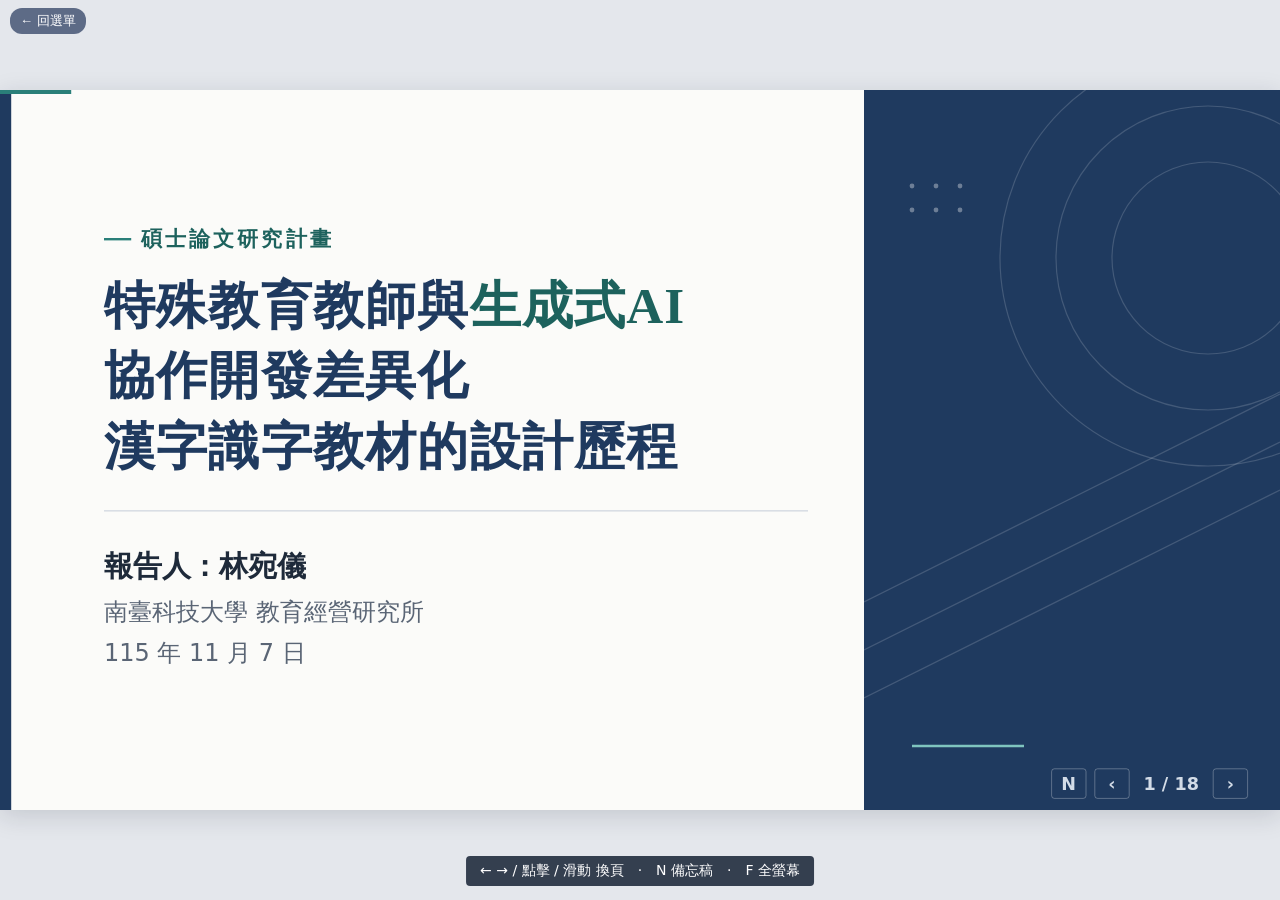
==== commit 0a0a8e92: "新增文獻選擇說明兩頁（16、17），移除第一級標示" ====
--- a/am/index.html
+++ b/am/index.html
@@ -453,7 +453,47 @@
     </div>
   </div>
   
-  <aside class="notes"><p>我選的文獻是陳璽任等人（2025），刊在 THCI 第一級的《設計學報》，也是三篇候選中最貼近本研究核心——教師與生成式 AI 協作歷程——的一篇。</p><p>方法：質性個案研究，分析 4 位工業設計研究所碩士生用生成式 AI 做快速設計的後設認知歷程，採回溯式訪談，以設計階段與後設認知編碼分析。</p><p>發現：生成式 AI 主要用在探索與設計階段的「發散」任務；需要專業知識或經驗判斷時，設計者仍保有較高自主性；AI 的資訊促使反覆測試、快速調整，形成「高頻迭代」，扮演「驅動設計行為」與「創造反思機會」的角色（頁 45、58–59）。</p><p>啟示：我的「提出需求、AI 產出、列印試用、再修正」與高頻迭代相近；「專業判斷仍由人主導」呼應特教教師把關；其編碼方式可作為分析對話紀錄的參考。該研究限制提到沒完整記錄 ChatGPT 版本（頁 59），提醒我要完整記錄各階段 AI 工具與版本。</p></aside>
+  <aside class="notes"><p>我選的文獻是陳璽任等人（2025），刊在 THCI的《設計學報》，也是三篇候選中最貼近本研究核心——教師與生成式 AI 協作歷程——的一篇。</p><p>方法：質性個案研究，分析 4 位工業設計研究所碩士生用生成式 AI 做快速設計的後設認知歷程，採回溯式訪談，以設計階段與後設認知編碼分析。</p><p>發現：生成式 AI 主要用在探索與設計階段的「發散」任務；需要專業知識或經驗判斷時，設計者仍保有較高自主性；AI 的資訊促使反覆測試、快速調整，形成「高頻迭代」，扮演「驅動設計行為」與「創造反思機會」的角色（頁 45、58–59）。</p><p>啟示：我的「提出需求、AI 產出、列印試用、再修正」與高頻迭代相近；「專業判斷仍由人主導」呼應特教教師把關；其編碼方式可作為分析對話紀錄的參考。該研究限制提到沒完整記錄 ChatGPT 版本（頁 59），提醒我要完整記錄各階段 AI 工具與版本。</p></aside>
+</section>
+
+<!-- 14a 為什麼選這篇：與第一章的連結 -->
+<section class="slide">
+  <div class="kicker">文獻分享・選擇理由</div>
+  <h2>為什麼選這篇？與<span class="hl">第一章</span>的連結</h2>
+  <div style="display:grid;grid-template-columns:1fr 70px 1fr;gap:12px 0;align-items:stretch">
+    <div class="chip pink" style="font-size:26px;padding:8px">本研究（第一章）</div><div></div><div class="chip mint" style="font-size:26px;padding:8px">本篇文獻（陳璽任等人，2025）</div>
+    <div class="card" style="padding:14px 22px"><p style="margin:0;font-size:28px">AI 輸出品質取決於<b>教師如何提問與引導</b></p></div>
+    <div class="arrow" style="font-size:36px">⇄</div>
+    <div class="card" style="padding:14px 22px"><p style="margin:0;font-size:28px">生成內容取決於設計師<b>輸入的指令與限制</b><span class="cite">　頁 47（引 Chiou et al., 2023）</span></p></div>
+    <div class="card" style="padding:14px 22px"><p style="margin:0;font-size:28px">教材適切性與差異化，仍仰賴<b>教師專業判斷</b></p></div>
+    <div class="arrow" style="font-size:36px">⇄</div>
+    <div class="card" style="padding:14px 22px"><p style="margin:0;font-size:28px">需專業知識或經驗判斷時，<b>設計者保有較高自主性</b><span class="cite">　頁 57–58</span></p></div>
+    <div class="card" style="padding:14px 22px"><p style="margin:0;font-size:28px">缺乏以特教教師為主體、<b>記錄協作歷程</b>的研究</p></div>
+    <div class="arrow" style="font-size:36px">⇄</div>
+    <div class="card" style="padding:14px 22px"><p style="margin:0;font-size:28px">以質性個案研究分析<b>使用 AI 的思考歷程</b>：高頻迭代、創造反思機會<span class="cite">　頁 45、58</span></p></div>
+  </div>
+  <div class="card butter" style="margin-top:16px;padding:12px 26px"><p style="margin:0;font-size:28px"><b>選擇理由：</b>三篇候選中最貼近核心「教師與生成式 AI 協作之歷程」・THCI 期刊</p></div>
+  <aside class="notes"><p>這一頁說明我為什麼選這篇，以及它和第一章怎麼連結。作業中我找了三篇文獻，分別對應本研究的三個面向：教師與 AI 協作的歷程（陳璽任等人，2025）、差異化教學（黃政傑、張嘉育，2010）、部件識字（陳學志等人，2011）。第 2、3 篇是教材內容的理論基礎；第 1 篇最貼近本研究的核心，也就是教師與生成式 AI 協作的歷程，而且是 THCI 期刊，所以選它來報告。</p><p>第一列：第一章研究動機提到，AI 的輸出品質很大程度上取決於教師如何提問與引導。這篇文獻的文獻探討也指出，生成式 AI 產出素材的發散程度取決於設計師輸入的指令與限制（頁 47，引 Chiou et al., 2023）。</p><p>第二列：第一章認為，教材內容的適切性與差異化設計的精準度，仍十分依賴教師的專業判斷。這篇的結論是：隨著設計推進，尤其在需要專業知識或經驗判斷的環節，設計者仍保有較高的自主性，AI 的角色相對有限（頁 57–58）。</p><p>第三列：第一章的研究缺口是，以特教教師為主體、系統記錄教師如何引導 AI 的歷程研究仍缺乏。這篇用質性個案研究，分析 4 位設計研究所碩士生使用生成式 AI 時的思考歷程，發現 AI 多用於發散任務，並形成「高頻迭代」，扮演「驅動設計行為」與「創造反思機會」的角色（頁 45、58）。它研究的是「使用 AI 的歷程」，而不只是 AI 的產出，這正是我想在特教脈絡中補上的部分。</p></aside>
+</section>
+
+<!-- 14b 對第三章（研究方法）的啟示 -->
+<section class="slide">
+  <div class="kicker">文獻分享・方法啟示</div>
+  <h2>對<span class="hl">第三章</span>（研究方法）的啟示</h2>
+  <div style="display:grid;grid-template-columns:1fr 70px 1fr;gap:16px 0;align-items:stretch">
+    <div class="chip mint" style="font-size:26px;padding:8px">本篇文獻的做法</div><div></div><div class="chip pink" style="font-size:26px;padding:8px">本研究（第三章）的應用</div>
+    <div class="card" style="padding:16px 24px"><p style="margin:0;font-size:27px"><b>高頻迭代</b>：AI 結果促使快速修改、再測試<span class="cite">（頁 58）</span></p></div>
+    <div class="arrow" style="font-size:36px">→</div>
+    <div class="card" style="padding:16px 24px"><p style="margin:0;font-size:27px">每回合的<b>計畫→行動→觀察→反思</b>小循環（第一節）</p></div>
+    <div class="card" style="padding:16px 24px"><p style="margin:0;font-size:27px"><b>編碼架構</b>：設計階段＋後設認知（知識／監控／調節）<span class="cite">（頁 49–50）</span></p></div>
+    <div class="arrow" style="font-size:36px">→</div>
+    <div class="card" style="padding:16px 24px"><p style="margin:0;font-size:27px">對話紀錄編碼：<b>四類引導類型</b>、處理方式與決策依據</p></div>
+    <div class="card" style="padding:16px 24px"><p style="margin:0;font-size:27px"><b>限制</b>：未完整揭露 ChatGPT 版本<span class="cite">（頁 59）</span></p></div>
+    <div class="arrow" style="font-size:36px">→</div>
+    <div class="card" style="padding:16px 24px"><p style="margin:0;font-size:27px">記錄各工具版本／帳號（表 3-8）與 <b>GitHub 版本碼</b>（表 3-4）</p></div>
+  </div>
+  <div class="card sky" style="margin-top:20px;padding:14px 26px"><p style="margin:0;font-size:26px;line-height:1.45"><b>差異：</b>4 位工業設計碩士生、1–1.5 小時快速設計（頁 45、50）｜本研究：研究者本人（特教教師）、4–9 月教材開發</p></div>
+  <aside class="notes"><p>這一頁說明這篇文獻對第三章研究方法的啟示。</p><p>第一，高頻迭代。該研究發現，AI 提供的資訊與生成結果促使設計者快速修改、再度測試或發想，形成「高頻迭代」的設計模式（頁 58）。這和本研究的歷程相近：我提出需求、AI 產出、列印試用、再修正，在第三章第一節中寫成每一回合的「計畫、行動、觀察、反思」小循環。本研究中，我以 AI 對話紀錄、GitHub 版本紀錄等資料回溯每次引導與決策，屬於對行動進行反思（reflecting on action）。</p><p>第二，編碼方法。該研究以回溯式放聲思考法與半結構式訪談蒐集資料，逐字稿以兩大面向編碼：「設計階段」（探索、定義、設計）與「設計的後設認知」（後設認知知識、監控、調節）（頁 45、49–50）；並由兩位成員獨立編碼、以 Cohen’s Kappa 檢驗一致性達 0.8 以上，再以三角校正降低偏差（頁 50）。這可以作為我分析 AI 對話紀錄、建立編碼架構的參考——本研究的第一層是四類引導類型（教學、材料、測試、諮詢），第二層是處理方式與決策依據，並請諍友抽檢編碼、以資料三角檢證。</p><p>第三，研究限制。該研究在限制中提到，未完整揭露受測者使用的軟硬體規格與 ChatGPT 版本，可能影響解釋的完整性（頁 59）。這提醒我要完整記錄各階段使用的 AI 工具與版本：本研究在表 3-8 列出每個工具的版本或帳號（如 Gemini 付費版、Claude 免費版、ChatGPT 學校共用帳號與個人 Pro 版）與使用期間，並在表 3-4 列出 GitHub 版本碼，可查詢對應版本。</p><p>也要說明兩者的差異：該研究是 4 位工業設計研究所碩士生、1 至 1.5 小時的快速設計任務，且 4 位都使用 ChatGPT 的 GPT-4o（頁 45、50）；作者也在限制中提到，快速設計任務所反映的行為可能與真實場域不同，例如一個學期的設計專案（頁 59）。本研究則是研究者本人（特教教師）在資源班真實場域，於 115 年 4 月至 9 月與 Gemini、Claude、ChatGPT 協作開發教材，所以文獻的發現只作為參照，不直接套用。</p></aside>
 </section>
 
 <!-- 15 貢獻、進度、Q&A -->
@@ -491,7 +531,7 @@
   <aside class="notes"><p>預期貢獻：第一，記錄「人引導機器」的歷程；第二，歸納特教專業在協作中發揮的關鍵作用；第三，提供其他特教教師可以參照的實踐模式——不是被 AI 取代，而是以特教專業引領 AI。</p><p>進度：教材已在 9/28 定版；中年級試用 9 到 12 月進行中，預計進行至第 12 課；資料整理分析與諍友檢視進行到 116 年 1 月；論文撰寫與修改從 116 年 1 月開始，預計 116 年 6 月前完成口試。</p><p>以上是我的報告，謝謝老師和同學，歡迎提問與指教。</p></aside>
 </section>
 
-<div class="foot" id="chrome"><button id="btnNotes" title="備忘稿（N）">N</button><button id="btnPrev" aria-label="上一頁">‹</button><span class="count">1 / 16</span><button id="btnNext" aria-label="下一頁">›</button></div>
+<div class="foot" id="chrome"><button id="btnNotes" title="備忘稿（N）">N</button><button id="btnPrev" aria-label="上一頁">‹</button><span class="count">1 / 18</span><button id="btnNext" aria-label="下一頁">›</button></div>
 </div></div>
 <div id="rotate">橫放手機觀看效果更好 ⟳</div>
 <div id="notesPanel" aria-live="polite"></div>
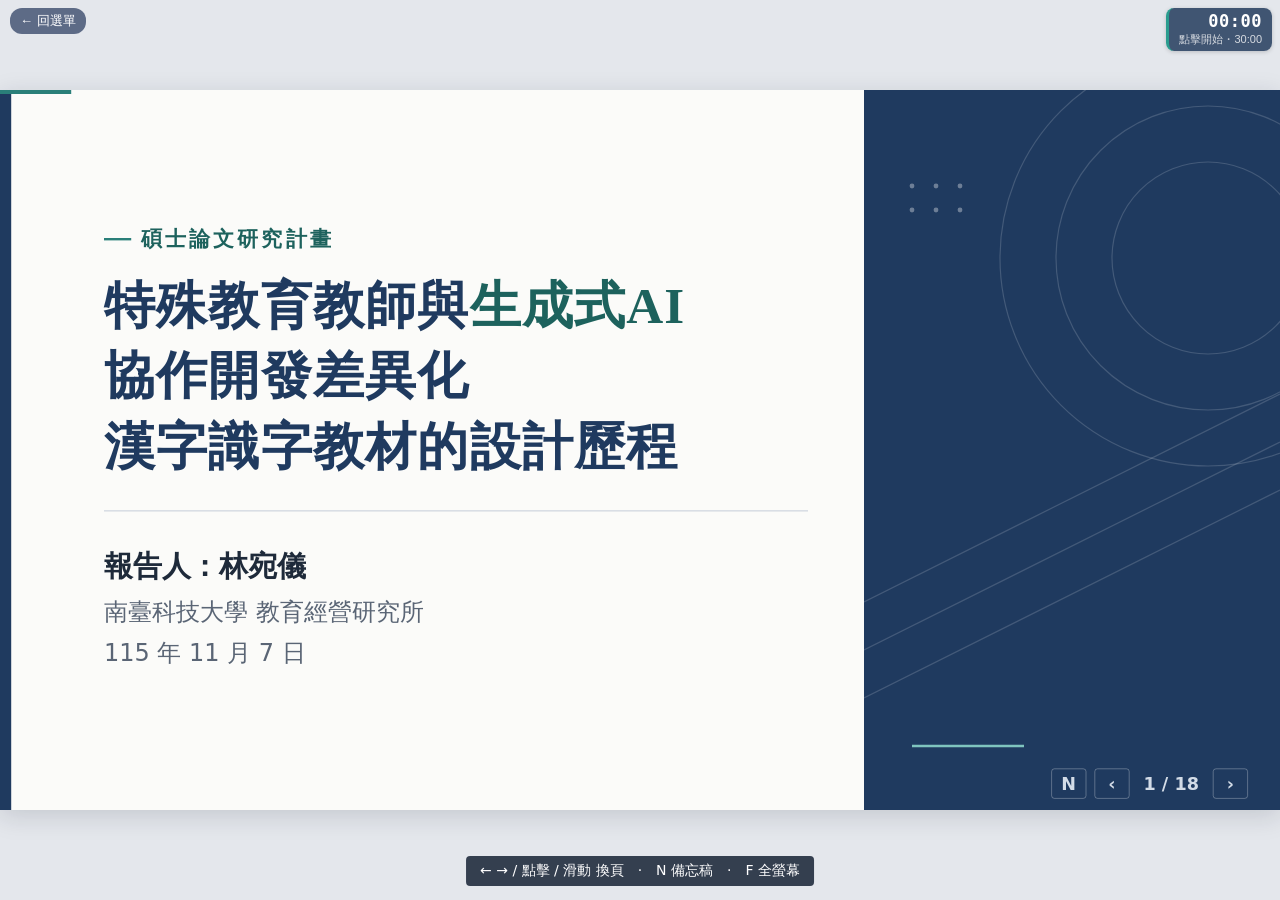
==== commit 2e2fbd11: "加入右上角 30 分鐘報告計時器" ====
--- a/am/index.html
+++ b/am/index.html
@@ -438,6 +438,7 @@
   <div class="kicker">文獻分享</div>
   <h2>生成式AI輔助快速設計之<span class="hl">後設認知歷程</span></h2>
   <p class="small" style="margin:-18px 0 20px;padding-right:110px">陳璽任、陳語晨、林雅丰、楊佳翰（2025）。生成式AI輔助快速設計之後設認知歷程探討。<b style="font-style:normal">設計學報，30</b>(4)，45-64。<span class="chip butter" style="font-size:18px;padding:2px 12px">THCI</span></p>
+  <div class="pdfthumb" data-pdf="page1" data-cap="陳璽任等（2025），設計學報，30(4)，頁 45（首頁：題目、作者、摘要）"><img src="assets/pdf/page1-thumb.png" alt="論文首頁"><span>原文首頁 ↗</span></div>
   <div class="grid3 grow">
     <div class="card sky" style="padding:22px 24px">
       <h3><span class="chip sky" style="font-size:28px">方法</span></h3>
@@ -464,13 +465,13 @@
     <div class="chip pink" style="font-size:26px;padding:8px">本研究（第一章）</div><div></div><div class="chip mint" style="font-size:26px;padding:8px">本篇文獻（陳璽任等人，2025）</div>
     <div class="card" style="padding:14px 22px"><p style="margin:0;font-size:28px">AI 輸出品質取決於<b>教師如何提問與引導</b></p></div>
     <div class="arrow" style="font-size:36px">⇄</div>
-    <div class="card" style="padding:14px 22px"><p style="margin:0;font-size:28px">生成內容取決於設計師<b>輸入的指令與限制</b><span class="cite">　頁 47（引 Chiou et al., 2023）</span></p></div>
+    <div class="card" style="padding:14px 22px"><p style="margin:0;font-size:28px">生成內容取決於設計師<b>輸入的指令與限制</b><span class="cite">　<span class="pdfref" data-pdf="p47" data-cap="陳璽任等（2025），頁 47">頁 47</span>（引 Chiou et al., 2023）</span></p></div>
     <div class="card" style="padding:14px 22px"><p style="margin:0;font-size:28px">教材適切性與差異化，仍仰賴<b>教師專業判斷</b></p></div>
     <div class="arrow" style="font-size:36px">⇄</div>
-    <div class="card" style="padding:14px 22px"><p style="margin:0;font-size:28px">需專業知識或經驗判斷時，<b>設計者保有較高自主性</b><span class="cite">　頁 57–58</span></p></div>
+    <div class="card" style="padding:14px 22px"><p style="margin:0;font-size:28px">需專業知識或經驗判斷時，<b>設計者保有較高自主性</b><span class="cite">　<span class="pdfref" data-pdf="p57,p58-autonomy" data-cap="陳璽任等（2025），頁 57–58">頁 57–58</span></span></p></div>
     <div class="card" style="padding:14px 22px"><p style="margin:0;font-size:28px">缺乏以特教教師為主體、<b>記錄協作歷程</b>的研究</p></div>
     <div class="arrow" style="font-size:36px">⇄</div>
-    <div class="card" style="padding:14px 22px"><p style="margin:0;font-size:28px">以質性個案研究分析<b>使用 AI 的思考歷程</b>：高頻迭代、創造反思機會<span class="cite">　頁 45、58</span></p></div>
+    <div class="card" style="padding:14px 22px"><p style="margin:0;font-size:28px">以質性個案研究分析<b>使用 AI 的思考歷程</b>：高頻迭代、創造反思機會<span class="cite">　<span class="pdfref" data-pdf="p45-iteration,p58-reflect" data-cap="陳璽任等（2025），頁 45（摘要）、頁 58">頁 45、58</span></span></p></div>
   </div>
   <div class="card butter" style="margin-top:16px;padding:12px 26px"><p style="margin:0;font-size:28px"><b>選擇理由：</b>三篇候選中最貼近核心「教師與生成式 AI 協作之歷程」・THCI 期刊</p></div>
   <aside class="notes"><p>這一頁說明我為什麼選這篇，以及它和第一章怎麼連結。作業中我找了三篇文獻，分別對應本研究的三個面向：教師與 AI 協作的歷程（陳璽任等人，2025）、差異化教學（黃政傑、張嘉育，2010）、部件識字（陳學志等人，2011）。第 2、3 篇是教材內容的理論基礎；第 1 篇最貼近本研究的核心，也就是教師與生成式 AI 協作的歷程，而且是 THCI 期刊，所以選它來報告。</p><p>第一列：第一章研究動機提到，AI 的輸出品質很大程度上取決於教師如何提問與引導。這篇文獻的文獻探討也指出，生成式 AI 產出素材的發散程度取決於設計師輸入的指令與限制（頁 47，引 Chiou et al., 2023）。</p><p>第二列：第一章認為，教材內容的適切性與差異化設計的精準度，仍十分依賴教師的專業判斷。這篇的結論是：隨著設計推進，尤其在需要專業知識或經驗判斷的環節，設計者仍保有較高的自主性，AI 的角色相對有限（頁 57–58）。</p><p>第三列：第一章的研究缺口是，以特教教師為主體、系統記錄教師如何引導 AI 的歷程研究仍缺乏。這篇用質性個案研究，分析 4 位設計研究所碩士生使用生成式 AI 時的思考歷程，發現 AI 多用於發散任務，並形成「高頻迭代」，扮演「驅動設計行為」與「創造反思機會」的角色（頁 45、58）。它研究的是「使用 AI 的歷程」，而不只是 AI 的產出，這正是我想在特教脈絡中補上的部分。</p></aside>
@@ -482,17 +483,17 @@
   <h2>對<span class="hl">第三章</span>（研究方法）的啟示</h2>
   <div style="display:grid;grid-template-columns:1fr 70px 1fr;gap:16px 0;align-items:stretch">
     <div class="chip mint" style="font-size:26px;padding:8px">本篇文獻的做法</div><div></div><div class="chip pink" style="font-size:26px;padding:8px">本研究（第三章）的應用</div>
-    <div class="card" style="padding:16px 24px"><p style="margin:0;font-size:27px"><b>高頻迭代</b>：AI 結果促使快速修改、再測試<span class="cite">（頁 58）</span></p></div>
+    <div class="card" style="padding:16px 24px"><p style="margin:0;font-size:27px"><b>高頻迭代</b>：AI 結果促使快速修改、再測試<span class="cite">（<span class="pdfref" data-pdf="p58-iteration" data-cap="陳璽任等（2025），頁 58">頁 58</span>）</span></p></div>
     <div class="arrow" style="font-size:36px">→</div>
     <div class="card" style="padding:16px 24px"><p style="margin:0;font-size:27px">每回合的<b>計畫→行動→觀察→反思</b>小循環（第一節）</p></div>
-    <div class="card" style="padding:16px 24px"><p style="margin:0;font-size:27px"><b>編碼架構</b>：設計階段＋後設認知（知識／監控／調節）<span class="cite">（頁 49–50）</span></p></div>
+    <div class="card" style="padding:16px 24px"><p style="margin:0;font-size:27px"><b>編碼架構</b>：設計階段＋後設認知（知識／監控／調節）<span class="cite">（<span class="pdfref" data-pdf="p49-coding,p50-coding" data-cap="陳璽任等（2025），頁 49–50">頁 49–50</span>）</span></p></div>
     <div class="arrow" style="font-size:36px">→</div>
     <div class="card" style="padding:16px 24px"><p style="margin:0;font-size:27px">對話紀錄編碼：<b>四類引導類型</b>、處理方式與決策依據</p></div>
-    <div class="card" style="padding:16px 24px"><p style="margin:0;font-size:27px"><b>限制</b>：未完整揭露 ChatGPT 版本<span class="cite">（頁 59）</span></p></div>
+    <div class="card" style="padding:16px 24px"><p style="margin:0;font-size:27px"><b>限制</b>：未完整揭露 ChatGPT 版本<span class="cite">（<span class="pdfref" data-pdf="p59-limit" data-cap="陳璽任等（2025），頁 59">頁 59</span>）</span></p></div>
     <div class="arrow" style="font-size:36px">→</div>
     <div class="card" style="padding:16px 24px"><p style="margin:0;font-size:27px">記錄各工具版本／帳號（表 3-8）與 <b>GitHub 版本碼</b>（表 3-4）</p></div>
   </div>
-  <div class="card sky" style="margin-top:20px;padding:14px 26px"><p style="margin:0;font-size:26px;line-height:1.45"><b>差異：</b>4 位工業設計碩士生、1–1.5 小時快速設計（頁 45、50）｜本研究：研究者本人（特教教師）、4–9 月教材開發</p></div>
+  <div class="card sky" style="margin-top:20px;padding:14px 26px"><p style="margin:0;font-size:26px;line-height:1.45"><b>差異：</b>4 位工業設計碩士生、1–1.5 小時快速設計（<span class="pdfref" data-pdf="p45-participants,p50-participants" data-cap="陳璽任等（2025），頁 45（摘要）、頁 50">頁 45、50</span>）｜本研究：研究者本人（特教教師）、4–9 月教材開發</p></div>
   <aside class="notes"><p>這一頁說明這篇文獻對第三章研究方法的啟示。</p><p>第一，高頻迭代。該研究發現，AI 提供的資訊與生成結果促使設計者快速修改、再度測試或發想，形成「高頻迭代」的設計模式（頁 58）。這和本研究的歷程相近：我提出需求、AI 產出、列印試用、再修正，在第三章第一節中寫成每一回合的「計畫、行動、觀察、反思」小循環。本研究中，我以 AI 對話紀錄、GitHub 版本紀錄等資料回溯每次引導與決策，屬於對行動進行反思（reflecting on action）。</p><p>第二，編碼方法。該研究以回溯式放聲思考法與半結構式訪談蒐集資料，逐字稿以兩大面向編碼：「設計階段」（探索、定義、設計）與「設計的後設認知」（後設認知知識、監控、調節）（頁 45、49–50）；並由兩位成員獨立編碼、以 Cohen’s Kappa 檢驗一致性達 0.8 以上，再以三角校正降低偏差（頁 50）。這可以作為我分析 AI 對話紀錄、建立編碼架構的參考——本研究的第一層是四類引導類型（教學、材料、測試、諮詢），第二層是處理方式與決策依據，並請諍友抽檢編碼、以資料三角檢證。</p><p>第三，研究限制。該研究在限制中提到，未完整揭露受測者使用的軟硬體規格與 ChatGPT 版本，可能影響解釋的完整性（頁 59）。這提醒我要完整記錄各階段使用的 AI 工具與版本：本研究在表 3-8 列出每個工具的版本或帳號（如 Gemini 付費版、Claude 免費版、ChatGPT 學校共用帳號與個人 Pro 版）與使用期間，並在表 3-4 列出 GitHub 版本碼，可查詢對應版本。</p><p>也要說明兩者的差異：該研究是 4 位工業設計研究所碩士生、1 至 1.5 小時的快速設計任務，且 4 位都使用 ChatGPT 的 GPT-4o（頁 45、50）；作者也在限制中提到，快速設計任務所反映的行為可能與真實場域不同，例如一個學期的設計專案（頁 59）。本研究則是研究者本人（特教教師）在資源班真實場域，於 115 年 4 月至 9 月與 Gemini、Claude、ChatGPT 協作開發教材，所以文獻的發現只作為參照，不直接套用。</p></aside>
 </section>
 
@@ -503,7 +504,7 @@
     <h2 style="margin-bottom:22px">預期貢獻・<span class="hl">目前進度</span></h2>
     <div class="card pink" style="padding:24px 28px;margin-bottom:26px">
       <ul class="clean" style="margin:0">
-        <li style="font-size:32px;margin-bottom:12px">把「教師引導 AI」的歷程<b>顯性化</b></li>
+        <li style="font-size:32px;margin-bottom:12px">把「教師引導 AI」的歷程<b>更完整的記錄下來</b></li>
         <li style="font-size:32px;margin-bottom:12px">歸納特教專業在協作中的<b>關鍵作用</b></li>
         <li style="font-size:32px;margin-bottom:0">提供特教教師可參照的<b>實踐模式</b></li>
       </ul>
@@ -513,8 +514,7 @@
         <span class="chip mint">完成</span><span>教材開發與定版（9/28）</span>
         <span class="chip butter">進行中</span><span>中年級試用（9–12 月）・預計進行至第 12 課</span>
         <span class="chip butter">進行中</span><span>資料分析、諍友檢視（至 116 年 1 月）</span>
-        <span class="chip sky">預計</span><span>論文撰寫與修改，116 年 1 月起・<br>預計 116 年 6 月底前完成</span>
-      </div>
+            </div>
     </div>
   </div>
   <div class="final-panel">
@@ -528,7 +528,7 @@
     </div>
   </div>
   
-  <aside class="notes"><p>預期貢獻：第一，記錄「人引導機器」的歷程；第二，歸納特教專業在協作中發揮的關鍵作用；第三，提供其他特教教師可以參照的實踐模式——不是被 AI 取代，而是以特教專業引領 AI。</p><p>進度：教材已在 9/28 定版；中年級試用 9 到 12 月進行中，預計進行至第 12 課；資料整理分析與諍友檢視進行到 116 年 1 月；論文撰寫與修改從 116 年 1 月開始，預計 116 年 6 月前完成口試。</p><p>以上是我的報告，謝謝老師和同學，歡迎提問與指教。</p></aside>
+  <aside class="notes"><p>預期貢獻：第一，記錄「人引導機器」的歷程；第二，歸納特教專業在協作中發揮的關鍵作用；第三，提供其他特教教師可以參照的實踐模式——不是被 AI 取代，而是以特教專業引領 AI。</p><p>進度：教材已在 9/28 定版；中年級試用 9 到 12 月進行中，預計進行至第 12 課；資料整理分析與諍友檢視進行到 116 年 1 月。</p><p>以上是我的報告，謝謝老師和同學。</p></aside>
 </section>
 
 <div class="foot" id="chrome"><button id="btnNotes" title="備忘稿（N）">N</button><button id="btnPrev" aria-label="上一頁">‹</button><span class="count">1 / 18</span><button id="btnNext" aria-label="下一頁">›</button></div>
@@ -536,7 +536,9 @@
 <div id="rotate">橫放手機觀看效果更好 ⟳</div>
 <div id="notesPanel" aria-live="polite"></div>
 <div id="hint">← → / 點擊 / 滑動 換頁　·　N 備忘稿　·　F 全螢幕</div>
+<script src="assets/pdf-lightbox.js"></script>
 <script src="assets/deck.js"></script>
+<script src="assets/timer.js"></script>
 <a href="../" style="position:fixed;top:8px;left:10px;z-index:9999;font:13px sans-serif;color:#fff;background:rgba(20,40,80,.65);padding:4px 10px;border-radius:12px;text-decoration:none">← 回選單</a>
 </body>
 </html>
--- a/am/assets/style.css
+++ b/am/assets/style.css
@@ -93,3 +93,29 @@
 @media (prefers-reduced-motion:reduce){.slide{transition:none}}
 #deck.dark-foot .foot{color:#D3DCE7}
 #deck.dark-foot .foot button{background:transparent;border-color:rgba(255,255,255,.35);color:#D3DCE7}
+
+/* PDF 原文燈箱 */
+.pdfref{cursor:pointer;color:#1f5f73;text-decoration:underline dotted;text-underline-offset:4px;border-radius:4px;padding:0 3px;transition:background .15s}
+.pdfref:hover{background:rgba(31,95,115,.12)}
+.pdfref::after{content:" ↗";font-size:.8em}
+#pdfbox{position:fixed;inset:0;z-index:10000;background:rgba(10,18,32,.86);display:none;align-items:center;justify-content:center}
+#pdfbox.on{display:flex}
+#pdfbox .pb-inner{position:relative;width:90vw;max-height:92vh;background:#fff;border-radius:6px;padding:18px 22px 12px;box-shadow:0 10px 40px rgba(0,0,0,.5);display:flex;flex-direction:column}
+#pdfbox .pb-imgs{overflow:auto;display:flex;flex-direction:column;gap:14px;align-items:center}
+#pdfbox .pb-imgs img{width:100%;height:auto;border:1px solid #d8dde3}
+#pdfbox .pb-imgs img[src$="page1.png"]{width:min(100%,1300px)}
+#pdfbox .pb-cap{font:20px/1.4 serif;color:#33414f;padding-top:10px;text-align:right}
+#pdfbox .pb-x{position:absolute;top:-16px;right:-16px;width:38px;height:38px;border-radius:50%;border:none;background:#1d3557;color:#fff;font-size:24px;line-height:38px;cursor:pointer}
+.slide>.pdfthumb{position:absolute;right:96px;top:30px;width:150px;z-index:2;cursor:pointer;border:1px solid #c9d1da;box-shadow:0 2px 8px rgba(0,0,0,.15);background:#fff}
+.pdfthumb img{width:100%;display:block}.pdfthumb span{display:block;font-size:13px;text-align:center;color:#1f5f73;padding:2px 0}
+
+/* 簡報計時器 */
+#talkTimer{position:fixed;top:8px;right:8px;z-index:9998;min-width:92px;padding:4px 10px 5px;border-radius:8px;background:rgba(29,53,87,.82);color:#fff;font-family:ui-monospace,Menlo,Consolas,monospace;text-align:right;cursor:pointer;user-select:none;-webkit-user-select:none;box-shadow:0 1px 4px rgba(0,0,0,.18);border-left:3px solid #2a9d8f;line-height:1.15}
+#talkTimer .tt-time{display:block;font-size:17px;font-weight:600;letter-spacing:.5px}
+#talkTimer .tt-sub{display:block;font:11px/1.3 sans-serif;opacity:.78}
+#talkTimer.paused{opacity:.75}
+#talkTimer.warn{background:rgba(176,112,10,.92);border-left-color:#f4c95d}
+#talkTimer.over{background:rgba(170,35,35,.92);border-left-color:#ffb3b3}
+body.shot #talkTimer{display:none}
+@media print{#talkTimer{display:none!important}}
+body.pdfexport #talkTimer,body.pdfexport .foot,body.pdfexport #hint,body.pdfexport .progress,body.pdfexport a[href="../"],body.pdfexport #rotate,body.pdfexport #notesPanel{display:none!important}
